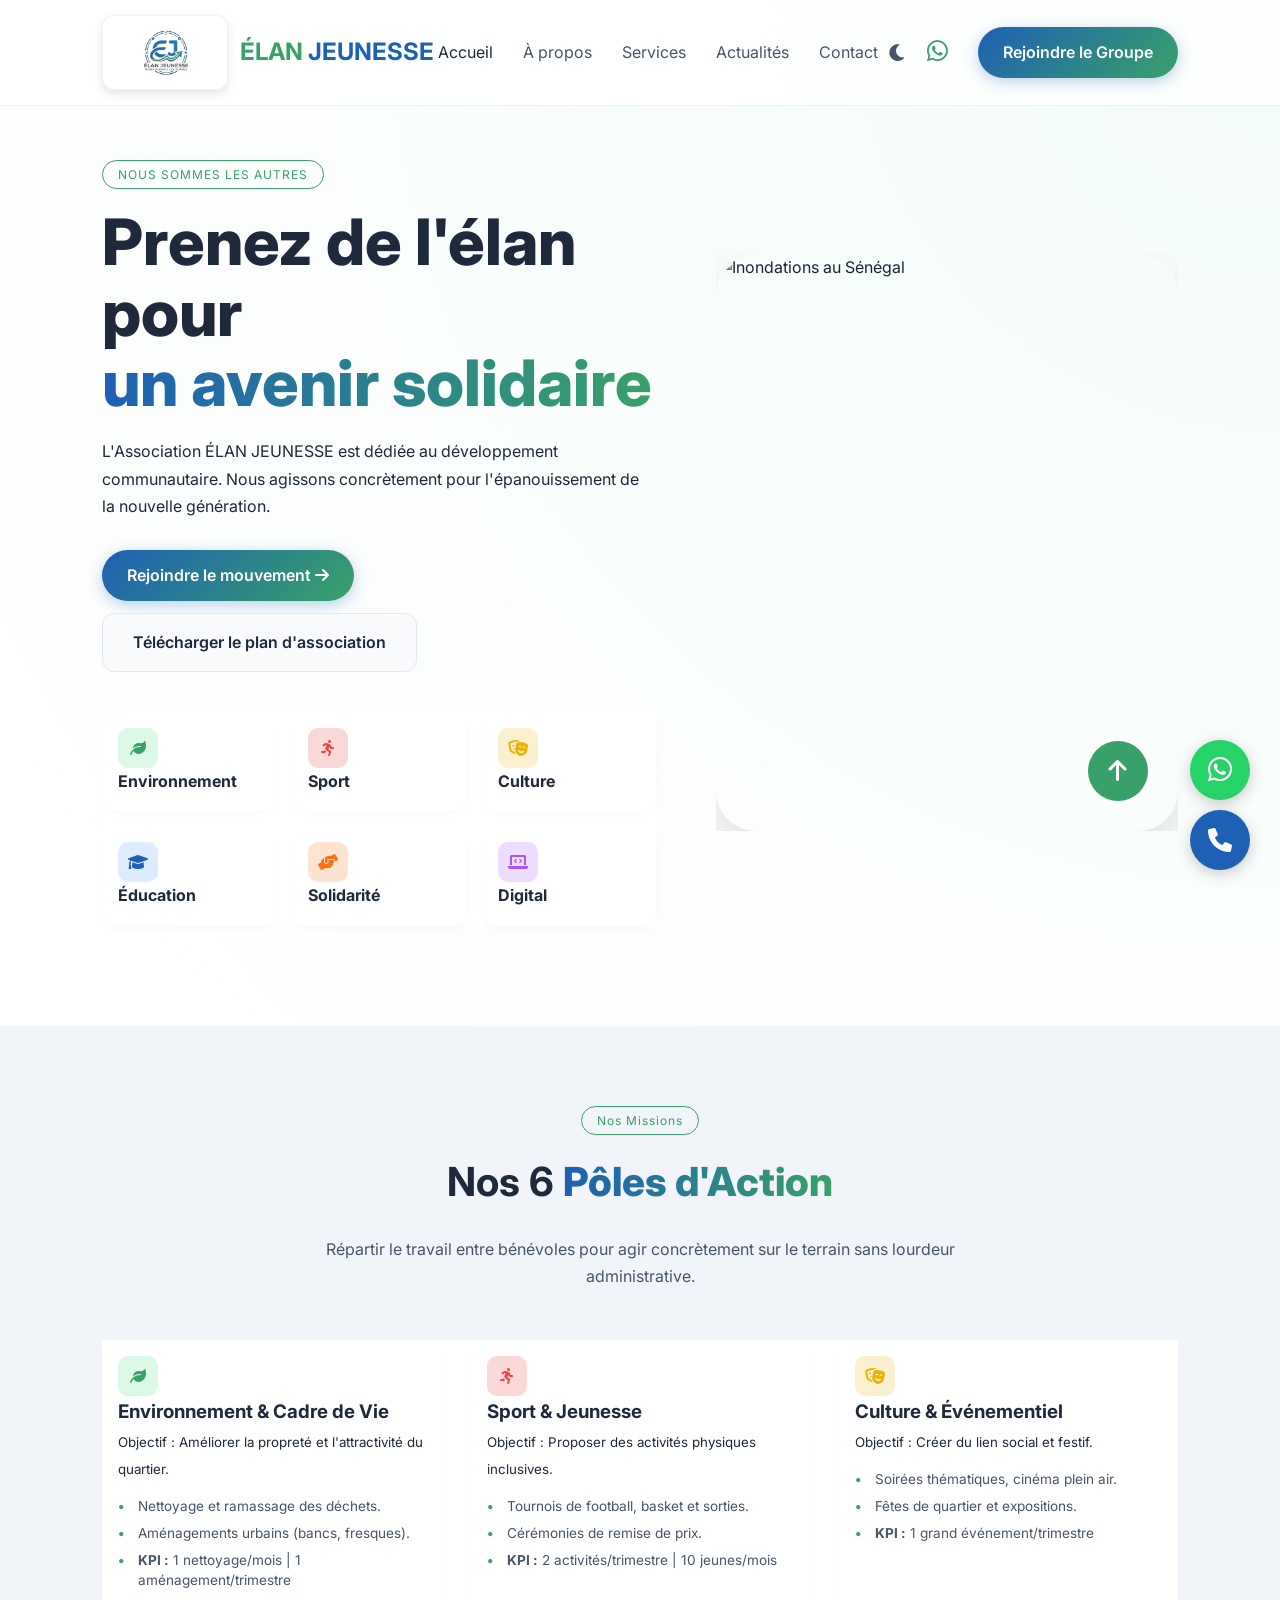
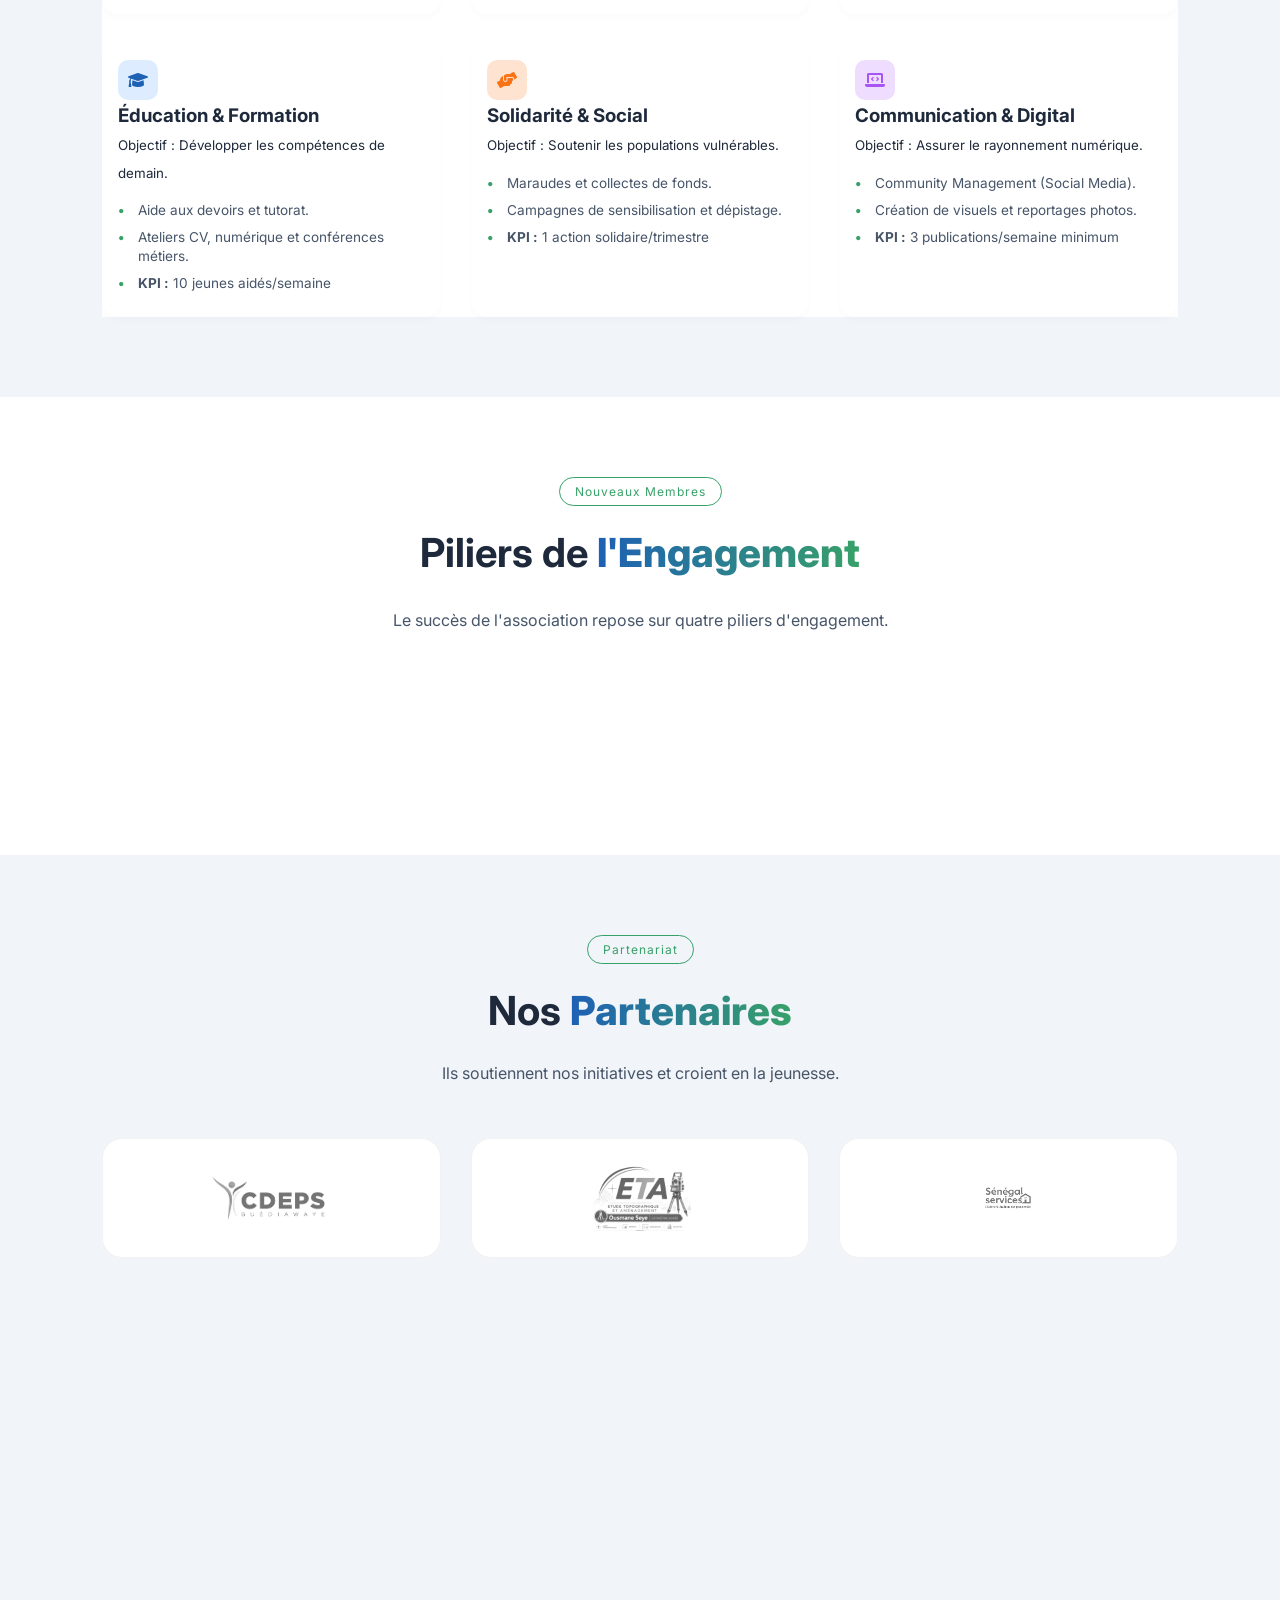
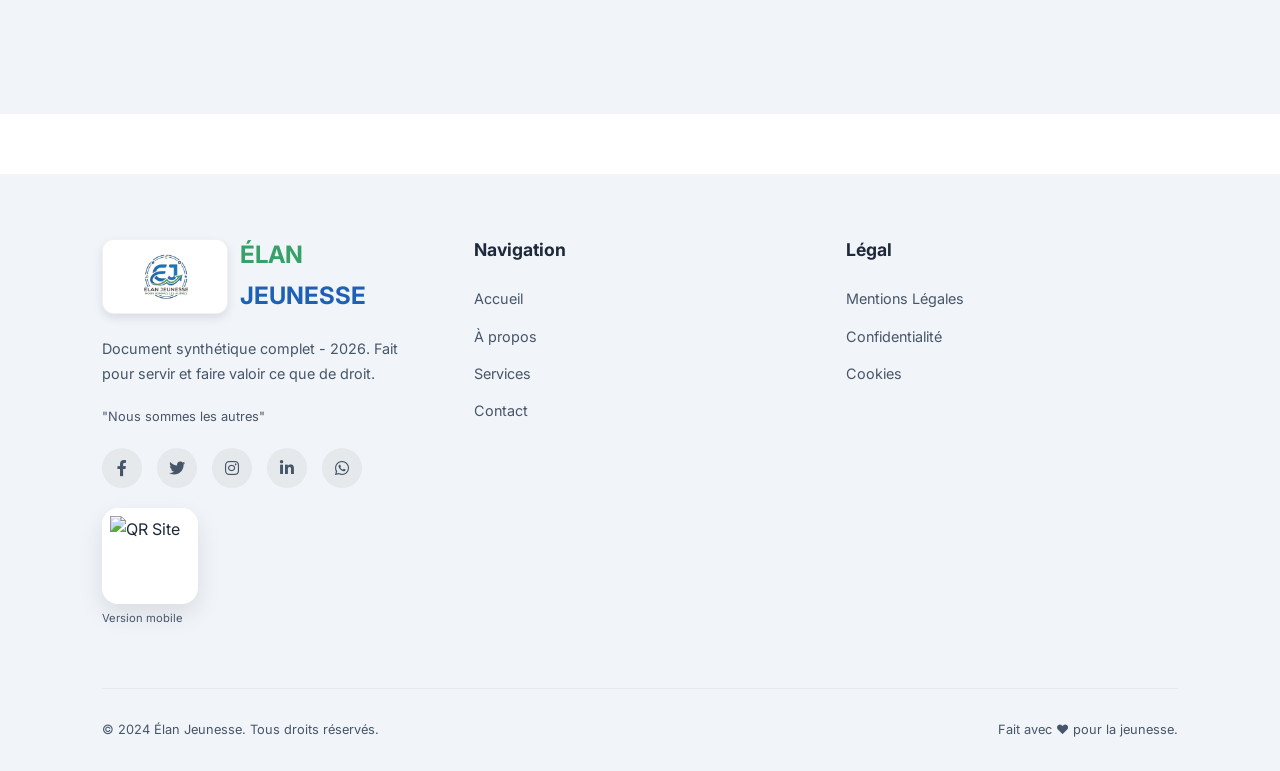
==== index.html @ ba30cdfb "Ajout site vitrine" ====
<!DOCTYPE html>
<html lang="fr">
<head>
    <meta charset="UTF-8">
    <meta name="viewport" content="width=device-width, initial-scale=1.0">
    <title>Humanis - Unis pour un impact durable</title>
    <link rel="icon" type="image/png" href="logo.png">
    <link rel="stylesheet" href="style.css">
    <link rel="stylesheet" href="https://cdnjs.cloudflare.com/ajax/libs/font-awesome/6.0.0/css/all.min.css">
    <script src="https://cdnjs.cloudflare.com/ajax/libs/gsap/3.12.2/gsap.min.js"></script>
</head>
<body>

    <!-- Navbar -->
    <nav class="navbar">
        <div class="logo">
            <img src="logo.png" alt="Logo"> <span>ÉLAN <span class="text-blue">JEUNESSE</span></span>
        </div>
        <ul class="nav-links">
            <li><a href="#" class="active">Accueil</a></li>
            <li><a href="about.html">À propos</a></li>
            <li><a href="#">Services</a></li>
            <li><a href="#">Actualités</a></li>
            <li><a href="contact.html">Contact</a></li>
        </ul>
        <div class="menu-toggle">
            <span></span>
            <span></span>
            <span></span>
        </div>
        <div class="auth-buttons">
            <button id="theme-toggle" class="theme-toggle"><i class="fas fa-moon"></i></button>
             <a href="https://chat.whatsapp.com/D0OXb4MVId1GcXRwm4uuvv" target="_blank" class="whatsapp-nav-icon" style="color: var(--primary-green); font-size: 1.5rem; margin-right: 15px;"><i class="fab fa-whatsapp"></i></a>
            <a href="https://chat.whatsapp.com/D0OXb4MVId1GcXRwm4uuvv" target="_blank" class="btn-signup">Rejoindre le Groupe</a>
        </div>
    </nav>

    <!-- Hero Section -->
    <header class="hero">
        <div class="hero-content">
            <span class="badge">NOUS SOMMES LES AUTRES</span>
            <h1>Prenez de l'élan pour <br> <span class="gradient-text">un avenir solidaire</span></h1>
            <p>L'Association ÉLAN JEUNESSE est dédiée au développement communautaire. Nous agissons concrètement pour l'épanouissement de la nouvelle génération.</p>
            
            <div class="hero-btns">
                <a href="https://chat.whatsapp.com/D0OXb4MVId1GcXRwm4uuvv" target="_blank" class="btn-primary">Rejoindre le mouvement <i class="fas fa-arrow-right"></i></a>
                <a href="PLAN STRATEGIQUE DE L’ASSOCIATION  ELAN JEUNESSE (1).pdf" download class="btn-secondary">Télécharger le plan d'association</a>
            </div>

            <!-- Sidebar Section (Domaines d'action) -->
            <div class="domains-sidebar">
                <div class="domain-card">
                    <div class="icon green"><i class="fas fa-leaf"></i></div>
                    <div><h4>Environnement</h4></div>
                </div>
                <div class="domain-card">
                    <div class="icon red"><i class="fas fa-running"></i></div>
                    <div><h4>Sport</h4></div>
                </div>
                <div class="domain-card">
                    <div class="icon yellow"><i class="fas fa-theater-masks"></i></div>
                    <div><h4>Culture</h4></div>
                </div>
                <div class="domain-card">
                    <div class="icon blue"><i class="fas fa-graduation-cap"></i></div>
                    <div><h4>Éducation</h4></div>
                </div>
                <div class="domain-card">
                    <div class="icon orange"><i class="fas fa-hands-helping"></i></div>
                    <div><h4>Solidarité</h4></div>
                </div>
                <div class="domain-card">
                    <div class="icon purple"><i class="fas fa-laptop-code"></i></div>
                    <div><h4>Digital</h4></div>
                </div>
            </div>
        </div>

        <div class="hero-image">
            <div class="image-container">
                <div class="slider-wrapper">
                    <img src="img/inondation.jpg" alt="Inondations au Sénégal">
                    <img src="https://previews.123rf.com/images/siempreverde22/siempreverde221807/siempreverde22180743627/112635032-lome-togo-jan-9-2017-unidentified-togolese-woman-in-colored-dress-carries-a-baby-on-her-back-at.jpg" alt="Mère et enfant au Togo">
                    <img src="https://thumbs.dreamstime.com/b/jeu-d-enfants-pauvre-africain-sur-la-rue-100477933.jpg?w=992" alt="Enfants en Afrique">
                    <img src="https://img.lemde.fr/2019/12/26/301/0/3600/1800/1440/720/60/0/3e0ac93_4k87KK3w8yEnQAWomlJtru1m.jpg" alt="Défis climatiques">
                    <img src="https://img.lemde.fr/2021/02/10/0/0/6240/4160/664/0/75/0/9f1a4f7_736967777-img-8732.JPG" alt="Scènes de vie">
                    <img src="https://img.freepik.com/photos-gratuite/medecin-origine-africaine-aidant-patient-malade-clinique-hopital-medecin-utilisant-equipements-medicaux-technologies-pour-soins-traitement-jeunes-femmes-personne-noire-au-lit_482257-16526.jpg" alt="Santé en Afrique">
                    <img src="https://media.licdn.com/dms/image/v2/D4D12AQHwYAtz1F7YmQ/article-cover_image-shrink_720_1280/article-cover_image-shrink_720_1280/0/1701200526880?e=2147483647&v=beta&t=4__X-HFu6OAPFcL3XD-Dpo-bRAJnSwQbxaycG3SxAu4" alt="Éducation et avenir">
                    <img src="https://www.pressafrik.com/photo/art/grande/90248617-63678882.jpg?v=1753987505" alt="Solidarité inondations">
                    <img src="https://www.vivafrik.com/wp-content/uploads/2023/08/Senegal-La-region-de-Matam-organise-des-activites-de-reboisement-organisees-dans-plusieurs-localites-.jpg" alt="Environnement et reboisement">
                    <img src="https://encrypted-tbn0.gstatic.com/images?q=tbn:ANd9GcQo63OC8rWBxDUBRtXjKDOlWVCcHRh1WbECFg&s" alt="Soutien solidaire">
                </div>
                <!-- La flèche verte du logo reproduite en élément flottant -->
                <div class="floating-arrow">
                    <i class="fas fa-arrow-up" style="color: white;"></i>
                </div>
            </div>
        </div>
    </header>

    <!-- Section Nos Pôles d'Action -->
    <section style="padding: 80px 8%; background: var(--section-bg);">
        <div class="section-header">
            <span class="badge">Nos Missions</span>
            <h2>Nos 6 <span class="gradient-text">Pôles d'Action</span></h2>
            <p style="max-width: 700px; margin: 20px auto; color: var(--text-muted);">Répartir le travail entre bénévoles pour agir concrètement sur le terrain sans lourdeur administrative.</p>
        </div>

        <div class="domains-sidebar" style="grid-template-columns: repeat(auto-fit, minmax(300px, 1fr)); gap: 30px;">
            <div class="domain-card reveal">
                <div class="icon green"><i class="fas fa-leaf"></i></div>
                <div>
                    <h3>Environnement & Cadre de Vie</h3>
                    <p><small>Objectif : Améliorer la propreté et l'attractivité du quartier.</small></p>
                    <ul>
                        <li>Nettoyage et ramassage des déchets.</li>
                        <li>Aménagements urbains (bancs, fresques).</li>
                        <li><strong>KPI :</strong> 1 nettoyage/mois | 1 aménagement/trimestre</li>
                    </ul>
                </div>
            </div>
            <div class="domain-card reveal">
                <div class="icon red"><i class="fas fa-running"></i></div>
                <div>
                    <h3>Sport & Jeunesse</h3>
                    <p><small>Objectif : Proposer des activités physiques inclusives.</small></p>
                    <ul>
                        <li>Tournois de football, basket et sorties.</li>
                        <li>Cérémonies de remise de prix.</li>
                        <li><strong>KPI :</strong> 2 activités/trimestre | 10 jeunes/mois</li>
                    </ul>
                </div>
            </div>
            <div class="domain-card reveal">
                <div class="icon yellow"><i class="fas fa-theater-masks"></i></div>
                <div>
                    <h3>Culture & Événementiel</h3>
                    <p><small>Objectif : Créer du lien social et festif.</small></p>
                    <ul>
                        <li>Soirées thématiques, cinéma plein air.</li>
                        <li>Fêtes de quartier et expositions.</li>
                        <li><strong>KPI :</strong> 1 grand événement/trimestre</li>
                    </ul>
                </div>
            </div>
            <div class="domain-card reveal">
                <div class="icon blue"><i class="fas fa-graduation-cap"></i></div>
                <div>
                    <h3>Éducation & Formation</h3>
                    <p><small>Objectif : Développer les compétences de demain.</small></p>
                    <ul>
                        <li>Aide aux devoirs et tutorat.</li>
                        <li>Ateliers CV, numérique et conférences métiers.</li>
                        <li><strong>KPI :</strong> 10 jeunes aidés/semaine</li>
                    </ul>
                </div>
            </div>
            <div class="domain-card reveal">
                <div class="icon orange"><i class="fas fa-hands-helping"></i></div>
                <div>
                    <h3>Solidarité & Social</h3>
                    <p><small>Objectif : Soutenir les populations vulnérables.</small></p>
                    <ul>
                        <li>Maraudes et collectes de fonds.</li>
                        <li>Campagnes de sensibilisation et dépistage.</li>
                        <li><strong>KPI :</strong> 1 action solidaire/trimestre</li>
                    </ul>
                </div>
            </div>
            <div class="domain-card reveal">
                <div class="icon purple"><i class="fas fa-laptop-code"></i></div>
                <div>
                    <h3>Communication & Digital</h3>
                    <p><small>Objectif : Assurer le rayonnement numérique.</small></p>
                    <ul>
                        <li>Community Management (Social Media).</li>
                        <li>Création de visuels et reportages photos.</li>
                        <li><strong>KPI :</strong> 3 publications/semaine minimum</li>
                    </ul>
                </div>
            </div>
        </div>
    </section>

    <!-- Section Engagement -->
    <section style="padding: 80px 8%;">
        <div class="section-header">
            <span class="badge">Nouveaux Membres</span>
            <h2>Piliers de <span class="gradient-text">l'Engagement</span></h2>
            <p style="margin-top: 20px; color: var(--text-muted);">Le succès de l'association repose sur quatre piliers d'engagement.</p>
        </div>
        <div class="pillars-grid">
            <div class="pillar-item reveal">Participation active aux activités</div>
            <div class="pillar-item reveal">Respect strict des statuts</div>
            <div class="pillar-item reveal">Collaboration franche avec le bureau</div>
            <div class="pillar-item reveal">Force de proposition constante</div>
        </div>
    </section>

    <!-- Section Partenaires -->
    <section style="padding: 80px 8%; background: var(--section-bg);">
        <div class="section-header">
            <span class="badge">Partenariat</span>
            <h2>Nos <span class="gradient-text">Partenaires</span></h2>
            <p style="margin-top: 15px; color: var(--text-muted);">Ils soutiennent nos initiatives et croient en la jeunesse.</p>
        </div>
        <div class="partners-grid">
            <a href="#" target="_blank" class="partner-card reveal">
                <img src="cdeps.png" alt="CDEPS">
            </a>
            <a href="#" target="_blank" class="partner-card reveal">
                <img src="eta.png" alt="ETA">
            </a>
            <a href="#" target="_blank" class="partner-card reveal">
                <img src="sn_service.png" alt="SN Service">
            </a>
        </div>

        <!-- Sous-section Devenir Partenaire -->
        <div class="reveal" style="margin-top: 50px; text-align: center; background: var(--card-bg); padding: 40px; border-radius: 24px; border: 1px solid var(--border-color); box-shadow: 0 10px 30px rgba(0,0,0,0.02);">
            <h3 style="font-size: 1.8rem; margin-bottom: 15px;">Devenir <span class="gradient-text">Partenaire</span></h3>
            <p style="max-width: 600px; margin: 0 auto 20px; color: var(--text-muted);">Vous souhaitez accompagner l'Élan Jeunesse dans ses missions sociales et communautaires ? Rejoignez notre réseau de partenaires pour un impact durable.</p>
            <div style="display: flex; justify-content: center; gap: 30px; flex-wrap: wrap; margin-bottom: 25px;">
                <span><i class="fas fa-envelope text-green"></i> <strong>Email :</strong> <a href="mailto:jeunesseelan@gmail.com" style="color: inherit; text-decoration: none;">jeunesseelan@gmail.com</a></span>
                <span><i class="fas fa-phone text-green"></i> <strong>Contact :</strong> +221 76 507 63 72 / +221 692 93 60</span>
            </div>
            <a href="contact.html" class="btn-primary">Nous contacter pour un partenariat</a>
        </div>
    </section>

    <!-- Footer -->
    <footer class="footer">
        <div class="footer-content">
            <div class="footer-section">
                <div class="logo" style="margin-bottom: 20px;">
                    <img src="logo.png" alt="Logo"> <span>ÉLAN <span class="text-blue">JEUNESSE</span></span>
                </div>
                <p>Document synthétique complet - 2026. Fait pour servir et faire valoir ce que de droit.</p>
                <p style="font-size: 0.8rem; margin-top: 10px; color: var(--text-muted);">"Nous sommes les autres"</p>
                <div class="social-links">
                    <a href="#"><i class="fab fa-facebook-f"></i></a>
                    <a href="#"><i class="fab fa-twitter"></i></a>
                    <a href="#"><i class="fab fa-instagram"></i></a>
                    <a href="#"><i class="fab fa-linkedin-in"></i></a>
                    <a href="https://chat.whatsapp.com/D0OXb4MVId1GcXRwm4uuvv" target="_blank"><i class="fab fa-whatsapp"></i></a>
                </div>
                <div class="qr-container" style="text-align: left; margin-top: 20px;">
                    <div class="qr-box" style="padding: 8px;">
                        <img src="https://api.qrserver.com/v1/create-qr-code/?size=100x100&data=https://elanjeunesse.netlify.app" style="width: 80px; height: 80px;" alt="QR Site">
                    </div>
                    <p style="font-size: 0.7rem; margin-top: 5px;">Version mobile</p>
                </div>
            </div>
            <div class="footer-section">
                <h4>Navigation</h4>
                <ul class="footer-links">
                    <li><a href="index.php">Accueil</a></li>
                    <li><a href="about.html">À propos</a></li>
                    <li><a href="#">Services</a></li>
                    <li><a href="contact.html">Contact</a></li>
                </ul>
            </div>
            <div class="footer-section">
                <h4>Légal</h4>
                <ul class="footer-links">
                    <li><a href="#">Mentions Légales</a></li>
                    <li><a href="#">Confidentialité</a></li>
                    <li><a href="#">Cookies</a></li>
                </ul>
            </div>
        </div>
        <div class="footer-bottom">
            <p>&copy; 2024 Élan Jeunesse. Tous droits réservés.</p>
            <p>Fait avec ❤️ pour la jeunesse.</p>
        </div>
    </footer>

    <a href="https://wa.me/221765076372" class="floating-whatsapp" target="_blank" title="Nous contacter sur WhatsApp"><i class="fab fa-whatsapp"></i></a>
    <a href="tel:+221765076372" class="floating-phone" title="Nous appeler"><i class="fas fa-phone"></i></a>

    <script src="script.js"></script>
</body>
</html>
---- style.css ----
@import url('https://fonts.googleapis.com/css2?family=Inter:wght@300;400;600;700&display=swap');

:root {
    --primary-blue: #1E60B4;
    --accent-green: #38A169;
    --bg-color: #ffffff;
    --card-bg: #ffffff;
    --primary-green: var(--accent-green);
    --text-main: #1e293b;
    --text-muted: #475569;
    --accent-blue: var(--primary-blue);
    --section-bg: #f1f5f9;
    --nav-bg: rgba(255, 255, 255, 0.8);
    --border-color: rgba(0, 0, 0, 0.05);
    --secondary-bg: #f8fafc;
    --secondary-border: #e2e8f0;
}

body.dark-mode {
    --bg-color: #0A1118;
    --card-bg: #152232;
    --text-main: #f8fafc;
    --text-muted: #94a3b8;
    --section-bg: #0F1724;
    --nav-bg: rgba(10, 17, 24, 0.8);
    --border-color: rgba(255, 255, 255, 0.1);
    --secondary-bg: rgba(255, 255, 255, 0.05);
    --secondary-border: rgba(255, 255, 255, 0.1);
}

* {
    margin: 0;
    padding: 0;
    box-sizing: border-box;
    font-family: 'Inter', sans-serif;
}

html, body {
    overflow-x: hidden;
    width: 100%;
    position: relative;
}

body {
    background-color: var(--bg-color);
    color: var(--text-main);
    line-height: 1.7;
    transition: background-color 0.4s cubic-bezier(0.4, 0, 0.2, 1), color 0.4s cubic-bezier(0.4, 0, 0.2, 1);
}

/* Texte dégradé comme la flèche du logo */
.gradient-text {
    background: linear-gradient(90deg, var(--primary-blue), var(--accent-green));
    -webkit-background-clip: text;
    -webkit-text-fill-color: transparent;
    font-weight: 800;
}

/* Couleur bleue du logo */
.text-blue { color: var(--primary-blue); }

/* Navbar */
.navbar {
    display: flex;
    justify-content: space-between;
    align-items: center;
    padding: 15px 8%;
    background: var(--nav-bg);
    backdrop-filter: blur(12px);
    border-bottom: 1px solid var(--border-color);
    position: fixed;
    width: 100%;
    left: 0;
    top: 0;
    z-index: 1000;
}

.logo {
    display: flex;
    align-items: center;
    gap: 12px;
    font-weight: bold;
    font-size: 1.5rem;
    color: var(--primary-green);
}

.logo img {
    height: 75px; /* Augmentation de la taille */
    width: auto;  /* Largeur automatique pour respecter le ratio rectangulaire */
    object-fit: contain;
    background: #ffffff; /* Fond blanc constant pour la lisibilité du logo */
    border-radius: 12px; /* Arrondi plus moderne pour un logo rectangulaire */
    padding: 6px;
    border: 1px solid var(--border-color);
    box-shadow: 0 4px 10px rgba(0, 0, 0, 0.1);
    transition: transform 0.3s ease, box-shadow 0.3s ease;
}

.logo:hover img {
    transform: scale(1.05); /* Animation plus subtile pour un grand logo */
    box-shadow: 0 6px 15px rgba(16, 185, 129, 0.3);
}

.btn-signup, .btn-primary {
    background: linear-gradient(135deg, var(--primary-blue), var(--accent-green));
    color: #fff;
    padding: 12px 25px;
    border-radius: 50px;
    text-decoration: none;
    font-weight: 600;
    transition: 0.3s;
    box-shadow: 0 4px 15px rgba(30, 96, 180, 0.3);
    border: none;
}

.btn-signup:hover, .btn-primary:hover {
    transform: translateY(-3px);
    box-shadow: 0 6px 20px rgba(56, 161, 105, 0.4);
}

.nav-links {
    display: flex;
    list-style: none;
    gap: 30px;
}

.nav-links a {
    text-decoration: none;
    color: var(--text-muted);
    transition: 0.3s;
}

.nav-links a.active, .nav-links a:hover {
    color: var(--text-main);
}

.auth-buttons {
    display: flex;
    align-items: center;
    gap: 15px; /* Gère l'espace entre les boutons proprement */
    flex-wrap: nowrap;
}

.theme-toggle {
    background: none;
    border: none;
    color: var(--text-muted);
    font-size: 1.2rem;
    cursor: pointer;
    padding: 5px;
    margin-right: 0; /* On utilise gap maintenant */
    transition: 0.3s;
    display: flex;
    align-items: center;
}

.theme-toggle:hover {
    color: var(--primary-green);
}

/* Bouton téléphone flottant */
.floating-phone {
    position: fixed;
    bottom: 30px;
    right: 30px;
    background: var(--primary-blue);
    width: 60px;
    height: 60px;
    border-radius: 50%;
    display: flex;
    justify-content: center;
    align-items: center;
    font-size: 24px;
    color: white;
    box-shadow: 0 4px 15px rgba(0, 0, 0, 0.2);
    z-index: 1000;
    transition: all 0.3s ease;
    text-decoration: none;
    animation: float-simple 3s ease-in-out infinite;
}

.floating-phone:hover {
    transform: scale(1.1);
    background: var(--accent-green);
    box-shadow: 0 6px 20px rgba(0, 0, 0, 0.3);
}

/* Bouton WhatsApp flottant */
.floating-whatsapp {
    position: fixed;
    bottom: 100px; /* Positionné au-dessus du bouton téléphone */
    right: 30px;
    background: #25D366;
    width: 60px;
    height: 60px;
    border-radius: 50%;
    display: flex;
    justify-content: center;
    align-items: center;
    font-size: 28px;
    color: white;
    box-shadow: 0 4px 15px rgba(0, 0, 0, 0.2);
    z-index: 1000;
    transition: all 0.3s ease;
    text-decoration: none;
    animation: float-simple 3s ease-in-out infinite;
    animation-delay: 0.5s;
}

.floating-whatsapp:hover {
    transform: scale(1.1);
    background: #128C7E;
    box-shadow: 0 6px 20px rgba(0, 0, 0, 0.3);
}

.floating-arrow {
    position: absolute;
    bottom: 30px;
    right: 30px;
    background: var(--accent-green);
    width: 60px;
    height: 60px;
    border-radius: 50%;
    display: flex;
    justify-content: center;
    align-items: center;
    font-size: 24px;
    animation: float 3s ease-in-out infinite;
    z-index: 10;
}

@keyframes float-simple {
    0%, 100% { transform: translateY(0); }
    50% { transform: translateY(-10px); }
}

@keyframes float {
    0%, 100% { transform: translateY(0) rotate(45deg); }
    50% { transform: translateY(-20px) rotate(45deg); }
}

/* Hero Section */
.hero {
    display: grid;
    grid-template-columns: 1.2fr 1fr;
    gap: 60px;
    padding: 160px 8% 100px;
    align-items: center;
    width: 100%;
    background: radial-gradient(circle at top right, rgba(16, 185, 129, 0.05), transparent);
}

.hero-image {
    width: 100%;
    min-width: 0;
    overflow: hidden;
}

.badge {
    border: 1px solid var(--accent-green);
    color: var(--accent-green);
    padding: 6px 15px;
    border-radius: 20px;
    font-size: 0.75rem;
    letter-spacing: 1px;
}

h1 {
    font-size: clamp(2.5rem, 8vw, 4rem);
    font-weight: 800;
    margin: 20px 0;
    line-height: 1.1;
    color: var(--text-main); /* Correction de la visibilité du titre */
}

.text-green { color: var(--primary-green); }

.hero-btns {
    display: flex;
    gap: 12px;
    margin: 30px 0;
    flex-wrap: wrap;
}

.btn-secondary {
    background: var(--secondary-bg);
    border: 1px solid var(--secondary-border);
    color: var(--text-main);
    padding: 15px 30px;
    border-radius: 12px;
    text-decoration: none;
    font-weight: 600;
    transition: 0.3s;
}

/* Images & Video */
.hero-image .image-container { /* Cible le conteneur de la vidéo */
    position: relative;
    width: 100%;
    aspect-ratio: 4/5;
    overflow: hidden;
    border-radius: 40px;
    box-shadow: 0 30px 60px rgba(0,0,0,0.12);
    display: block;
}

/* List styles within cards */
.domain-card ul {
    list-style: none;
    padding-left: 0;
    margin-top: 15px;
}

.domain-card ul li {
    margin-bottom: 8px;
    color: var(--text-muted);
    font-size: 0.85rem;
    position: relative;
    padding-left: 20px;
    line-height: 1.4;
}

.domain-card ul li::before {
    content: '•';
    color: var(--primary-green);
    position: absolute;
    left: 0;
    font-weight: bold;
}

.slider-wrapper {
    position: absolute;
    top: 0;
    left: 0;
    display: flex;
    width: 1000%; /* 10 images = 1000% */
    height: 100%;
    animation: slideImages 50s infinite cubic-bezier(0.4, 0, 0.2, 1);
}

.slider-wrapper img {
    width: 10%; /* 1/10 de la largeur totale */
    height: 100%;
    object-fit: cover;
    filter: brightness(0.9);
}

@keyframes slideImages {
    0%, 8% { transform: translateX(0); }
    10%, 18% { transform: translateX(-10%); }
    20%, 28% { transform: translateX(-20%); }
    30%, 38% { transform: translateX(-30%); }
    40%, 48% { transform: translateX(-40%); }
    50%, 58% { transform: translateX(-50%); }
    60%, 68% { transform: translateX(-60%); }
    70%, 78% { transform: translateX(-70%); }
    80%, 88% { transform: translateX(-80%); }
    90%, 98% { transform: translateX(-90%); }
    100% { transform: translateX(0); }
}

.play-video { /* Cet élément est retiré du HTML, ces styles ne sont donc plus strictement nécessaires */
    display: none; /* Cache l'overlay du bouton de lecture car la vidéo est maintenant directement intégrée */
}

/* Sidebar Domains */
.domains-sidebar {
    background: var(--bg-color);
    padding: 0;
    box-shadow: none;
    border: none;
    margin-top: 40px;
    display: grid;
    grid-template-columns: repeat(auto-fit, minmax(130px, 1fr));
    gap: 15px;
    transition: background 0.3s ease;
}

body.dark-mode .logo img {
    background: #ffffff;
    border-color: rgba(255, 255, 255, 0.1);
    box-shadow: 0 0 15px rgba(16, 185, 129, 0.4); /* Lueur verte en mode sombre */
}

.domain-card {
    background: var(--card-bg);
    padding: 15px;
    border-radius: 16px;
    margin-top: 0;
    border: 1px solid var(--border-color);
    box-shadow: 0 4px 6px rgba(0,0,0,0.02);
}

.icon {
    width: 40px;
    height: 40px;
    border-radius: 10px;
    display: flex;
    align-items: center;
    justify-content: center;
}

.icon.green { background: rgba(74, 222, 128, 0.2); color: var(--primary-green); }
.icon.blue { background: rgba(88, 166, 255, 0.2); color: var(--accent-blue); }
.icon.orange { background: rgba(249, 115, 22, 0.2); color: #f97316; }
.icon.purple { background: rgba(168, 85, 247, 0.2); color: #a855f7; }
.icon.red { background: rgba(239, 68, 68, 0.2); color: #ef4444; }
.icon.yellow { background: rgba(234, 179, 8, 0.2); color: #eab308; }


/* État initial caché pour l'animation de scroll */
.reveal {
    opacity: 0;
    transform: translateY(30px);
    transition: all 0.8s cubic-bezier(0.2, 0.8, 0.2, 1); /* Courbe fluide */
}

/* État visible déclenché par le JS */
.reveal.visible {
    opacity: 1;
    transform: translateY(0);
}

/* Effet de transition sur les cartes pour l'inclinaison */
.domain-card {
    transition: transform 0.1s ease-out, background 0.3s ease;
    cursor: pointer;
    border: 1px solid transparent;
}

.domain-card:hover {
    border-color: var(--primary-green);
    transform: translateY(-5px);
    box-shadow: 0 12px 24px rgba(0,0,0,0.05);
}

/* Style spécifique pour le chiffre qui s'anime */
.impact-number {
    font-size: 3rem;
    font-weight: bold;
    color: var(--primary-green);
}

/* New Members Pillars */
.pillars-grid {
    display: grid;
    grid-template-columns: repeat(auto-fit, minmax(200px, 1fr));
    gap: 20px;
    margin-top: 30px;
}

.pillar-item {
    background: var(--secondary-bg);
    padding: 20px;
    border-radius: 15px;
    border: 1px solid var(--secondary-border);
    text-align: center;
    font-weight: 600;
    font-size: 0.9rem;
    color: var(--text-main);
}

.btn-primary:active {
    transform: scale(0.95);
    transition: 0.1s;
}

.btn-secondary:active {
    transform: scale(0.95);
    transition: 0.1s;
}

/* Styles additionnels pour les nouvelles pages */
.contact-form {
    background: var(--card-bg);
    padding: 30px;
    border-radius: 20px;
    display: flex;
    flex-direction: column;
    gap: 20px;
    border: 1px solid rgba(255, 255, 255, 0.05);
}

.form-group {
    display: flex;
    flex-direction: column;
    gap: 8px;
}

.form-group label {
    color: var(--text-muted);
    font-size: 0.9rem;
}

.form-group input, .form-group textarea {
    background: var(--card-bg);
    border: 1px solid var(--border-color);
    padding: 12px 15px;
    border-radius: 10px;
    color: var(--text-main);
    outline: none;
    transition: 0.3s;
}

.form-group input:focus, .form-group textarea:focus {
    border-color: var(--primary-green);
    box-shadow: 0 0 0 3px rgba(16, 185, 129, 0.1);
}

/* Footer Styles */
.footer {
    background: var(--section-bg);
    padding: 60px 8% 30px;
    margin-top: 60px;
    border-top: 1px solid rgba(255, 255, 255, 0.05);
}

/* Partenaires Section */
.partners-grid {
    display: grid;
    grid-template-columns: repeat(auto-fit, minmax(200px, 1fr));
    gap: 30px;
    margin-top: 40px;
    align-items: center;
}

.partner-card {
    background: #ffffff;
    padding: 25px;
    border-radius: 20px;
    display: flex;
    justify-content: center;
    align-items: center;
    height: 120px;
    border: 1px solid var(--border-color);
    transition: 0.3s;
}

.partner-card:hover {
    transform: translateY(-5px);
    box-shadow: 0 15px 30px rgba(0,0,0,0.1);
}

.partner-card img {
    max-width: 100%;
    max-height: 100%;
    object-fit: contain;
    filter: grayscale(100%);
    opacity: 0.7;
    transition: 0.3s;
}

.partner-card:hover img {
    filter: grayscale(0%);
    opacity: 1;
}

/* Style pour le QR Code */
.qr-container {
    margin-top: 30px;
    text-align: center;
}

.qr-box {
    background: #ffffff;
    padding: 12px;
    border-radius: 16px;
    display: inline-block;
    box-shadow: 0 10px 25px rgba(0,0,0,0.1);
    transition: transform 0.3s ease;
}

.qr-box:hover {
    transform: scale(1.05);
}

.qr-box img {
    display: block;
    width: 140px;
    height: 140px;
}

/* News Filters */
.news-filters {
    display: flex;
    justify-content: center;
    gap: 15px;
    margin-bottom: 40px;
    flex-wrap: wrap;
}

.filter-btn {
    padding: 10px 22px;
    border-radius: 30px;
    border: 1px solid var(--border-color);
    background: var(--card-bg);
    color: var(--text-main);
    cursor: pointer;
    font-weight: 600;
    transition: all 0.3s ease;
}

.filter-btn.active, .filter-btn:hover {
    background: var(--primary-green);
    color: white;
    border-color: var(--primary-green);
    box-shadow: 0 4px 12px rgba(16, 185, 129, 0.2);
}

/* Blog / News Grid Styles */
.news-grid {
    display: grid;
    grid-template-columns: repeat(auto-fit, minmax(min(100%, 300px), 1fr));
    gap: 30px;
    margin-top: 50px;
}

.news-card {
    background: var(--card-bg);
    border-radius: 24px;
    overflow: hidden;
    border: 1px solid var(--border-color);
    transition: transform 0.3s ease, box-shadow 0.3s ease;
    display: flex;
    flex-direction: column;
    min-width: 0; /* Empêche le débordement des éléments flex */
}

.news-card:hover {
    transform: translateY(-10px);
    box-shadow: 0 20px 40px rgba(0,0,0,0.05);
}

.news-image {
    width: 100%;
    height: 200px;
    overflow: hidden;
}

.news-image img {
    width: 100%;
    height: 100%;
    object-fit: cover;
    transition: transform 0.5s ease;
}

.news-card:hover .news-image img {
    transform: scale(1.1);
}

.news-body {
    padding: 25px;
    flex-grow: 1;
}

.news-meta {
    font-size: 0.85rem;
    color: var(--text-muted);
    margin-bottom: 10px;
    display: flex;
    justify-content: space-between;
}

.news-title {
    font-size: 1.25rem;
    font-weight: 700;
    margin-bottom: 12px;
    color: var(--text-main);
    line-height: 1.4;
    word-wrap: break-word;
    overflow-wrap: break-word;
}

.footer-content {
    display: grid;
    grid-template-columns: repeat(auto-fit, minmax(200px, 1fr));
    gap: 40px;
    margin-bottom: 40px;
}

.footer-section h4 {
    color: var(--text-main);
    margin-bottom: 20px;
    font-size: 1.1rem;
}

.footer-section p {
    color: var(--text-muted);
    font-size: 0.9rem;
    margin-bottom: 20px;
}

.footer-links {
    list-style: none;
}

.footer-links li {
    margin-bottom: 10px;
}

.footer-links a {
    color: var(--text-muted);
    text-decoration: none;
    transition: 0.3s;
    font-size: 0.9rem;
}

.footer-links a:hover {
    color: var(--primary-green);
}

.social-links {
    display: flex;
    gap: 15px;
}

.social-links a {
    width: 40px;
    height: 40px;
    border-radius: 50%;
    background: rgba(0, 0, 0, 0.05);
    display: flex;
    align-items: center;
    justify-content: center;
    color: var(--text-muted);
    text-decoration: none;
    transition: 0.3s;
}

.social-links a:hover {
    background: var(--accent-blue);
    color: white;
    transform: translateY(-3px);
}

/* Testimonials Section */
.testimonials {
    padding: 80px 8%;
    background-color: var(--bg-color);
}

.section-header {
    text-align: center;
    margin-bottom: 50px;
}

.section-header h2 {
    font-size: 2.5rem;
    margin-top: 15px;
}

.testimonials-grid {
    display: grid;
    grid-template-columns: repeat(auto-fit, minmax(min(100%, 300px), 1fr));
    gap: 30px;
}

.testimonial-card {
    background: var(--card-bg);
    padding: 35px;
    border-radius: 20px;
    position: relative;
    border-top: 5px solid transparent;
    box-shadow: 0 10px 30px rgba(0,0,0,0.03);
    transition: transform 0.3s ease;
}

.testimonial-card:hover {
    transform: translateY(-10px);
}

.testimonial-card.green { border-top-color: var(--primary-green); }
.testimonial-card.blue { border-top-color: var(--accent-blue); }

.quote-icon {
    font-size: 1.5rem;
    color: var(--text-muted);
    opacity: 0.3;
    margin-bottom: 20px;
}

.testimonial-card p {
    color: var(--text-main);
    font-style: italic;
    margin-bottom: 25px;
    line-height: 1.8;
}

.testimonial-user {
    display: flex;
    align-items: center;
    gap: 15px;
}

.testimonial-user img {
    width: 50px;
    height: 50px;
    border-radius: 50%;
    object-fit: cover;
}

.testimonial-user div { display: flex; flex-direction: column; }
.testimonial-user strong { color: var(--text-main); }
.testimonial-user span { color: var(--text-muted); font-size: 0.85rem; }

.footer-bottom {
    padding-top: 30px;
    border-top: 1px solid var(--border-color);
    display: flex;
    justify-content: space-between;
    align-items: center;
    color: var(--text-muted);
    font-size: 0.8rem;
    flex-wrap: wrap;
    gap: 10px;
}

/* Responsive Menu Burger */
.menu-toggle {
    display: none;
    flex-direction: column;
    gap: 6px;
    cursor: pointer;
    z-index: 1001;
}

.menu-toggle span {
    width: 30px;
    height: 2px;
    background-color: var(--text-main);
    transition: 0.3s;
}

@media (max-width: 768px) {
    .navbar {
        padding: 10px 15px;
        gap: 10px;
    }

    .logo img {
        height: 45px; /* Taille optimisée pour mobile */
    }

    .logo span {
        font-size: 1.1rem;
    }

    .menu-toggle {
        display: flex;
    }

    .auth-buttons {
        gap: 10px;
    }

    .news-filters {
        gap: 8px;
        justify-content: flex-start; /* Plus facile à défiler sur mobile */
        padding-bottom: 10px;
    }

    .theme-toggle, .whatsapp-nav-icon {
        font-size: 1.1rem;
        margin: 0;
    }

    .btn-signup {
        display: none !important; 
    }

    .nav-links {
        position: fixed;
        top: 0;
        right: -100%;
        width: 100%;
        height: 100vh;
        background: var(--nav-bg);
        backdrop-filter: blur(40px) saturate(180%);
        -webkit-backdrop-filter: blur(40px) saturate(180%);
        border-left: 1px solid var(--border-color);
        box-shadow: -10px 0 30px rgba(0, 0, 0, 0.1);
        flex-direction: column;
        justify-content: center;
        align-items: center;
        gap: 30px;
        transition: 0.4s cubic-bezier(0.4, 0, 0.2, 1);
    }

    .nav-links.active {
        right: 0;
    }

    .hero {
        grid-template-columns: 1fr;
        padding: 100px 20px 40px;
        gap: 30px;
        text-align: center;
        width: 100%;
    }

    .hero-btns {
        justify-content: center;
        gap: 10px;
    }

    .hero-image {
        order: -1; /* Met le slider en haut sur mobile */
    }

    .hero-image .image-container {
        aspect-ratio: 16/10;
        border-radius: 24px;
        width: 100%;
    }

    .domains-sidebar {
        grid-template-columns: repeat(2, 1fr);
        gap: 12px;
        margin-top: 30px;
    }

    .domain-card {
        padding: 10px;
    }

    .domain-card h4 {
        font-size: 0.8rem;
    }

    .news-grid, .testimonials-grid {
        grid-template-columns: 1fr;
        padding: 0;
    }

    .footer-content {
        grid-template-columns: 1fr;
        text-align: center;
    }

    .menu-toggle.open span:nth-child(1) {
        transform: rotate(45deg) translate(6px, 6px);
    }
    .menu-toggle.open span:nth-child(2) {
        opacity: 0;
    }
    .menu-toggle.open span:nth-child(3) {
        transform: rotate(-45deg) translate(5px, -6px);
    }

    .floating-phone {
        bottom: 20px;
        right: 20px;
        width: 50px;
        height: 50px;
        font-size: 20px;
    }

    .floating-whatsapp {
        bottom: 80px;
        right: 20px;
        width: 50px;
        height: 50px;
        font-size: 24px;
    }
}
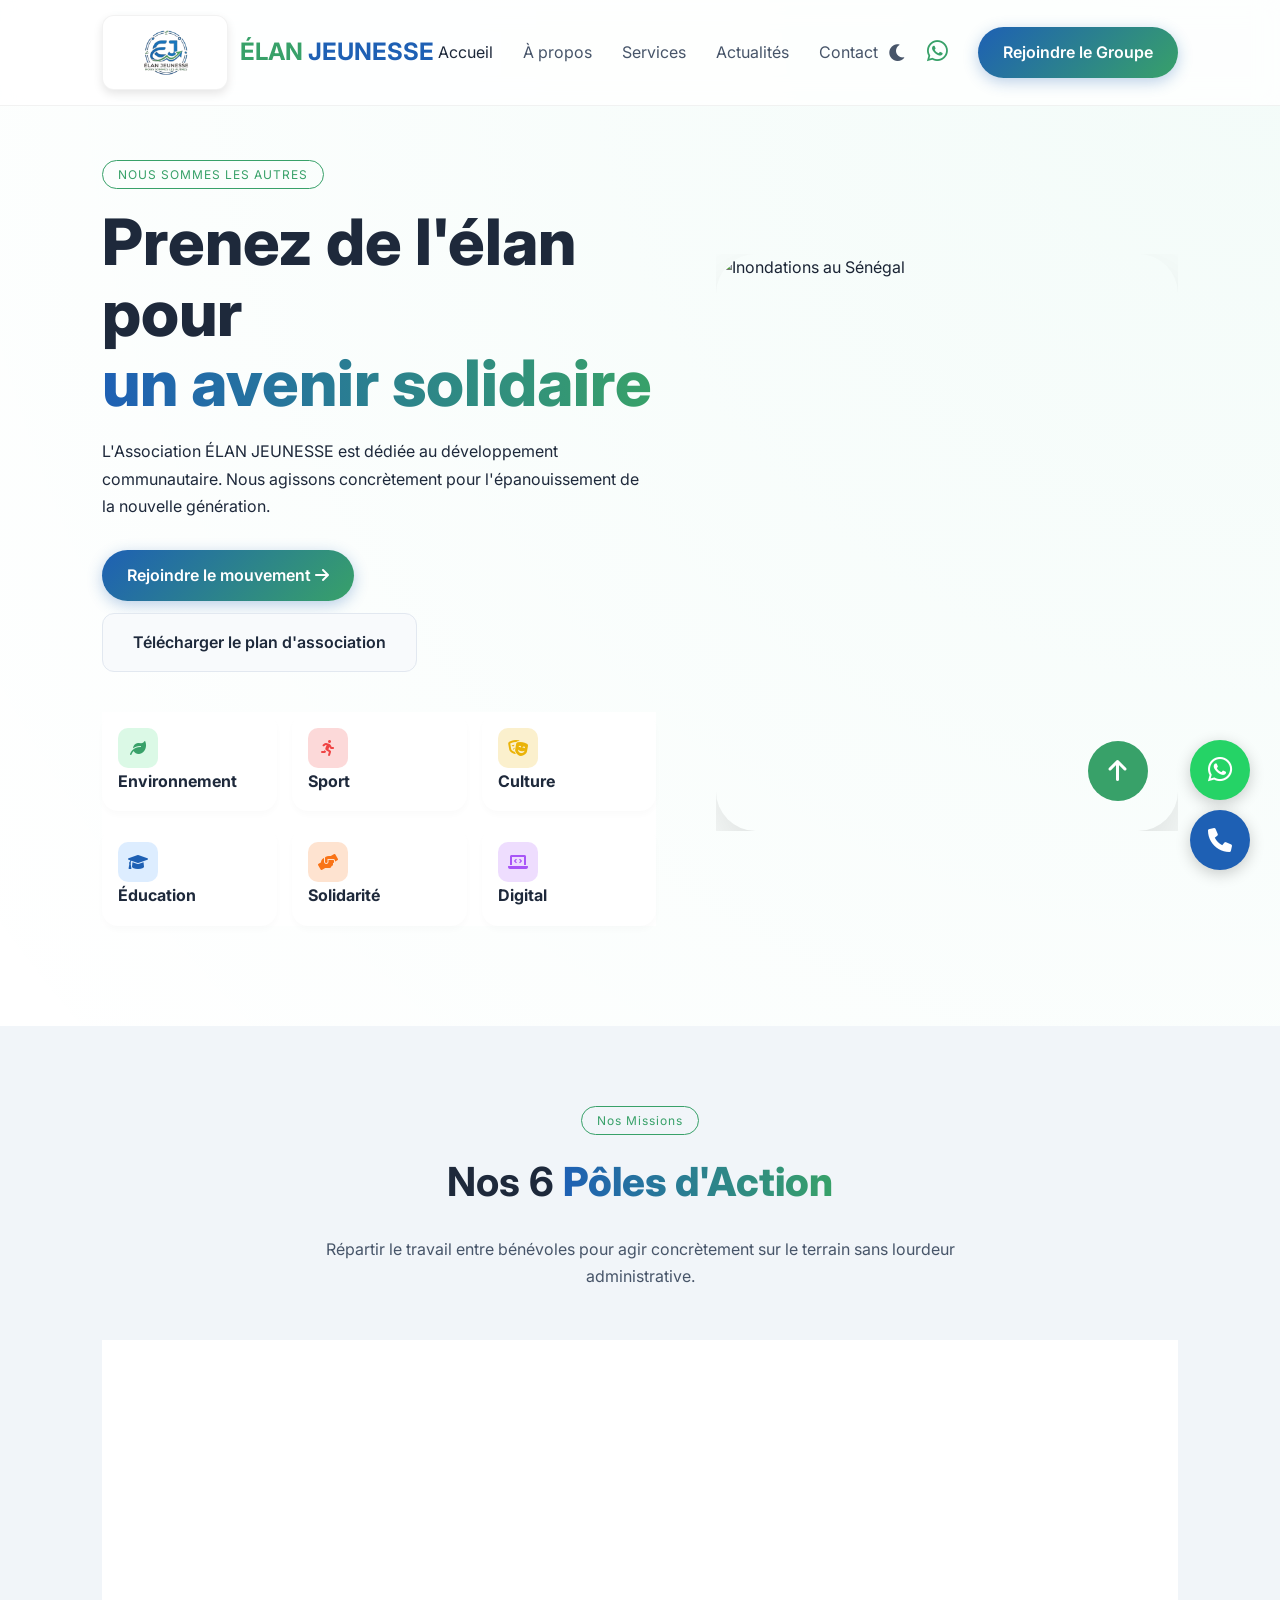
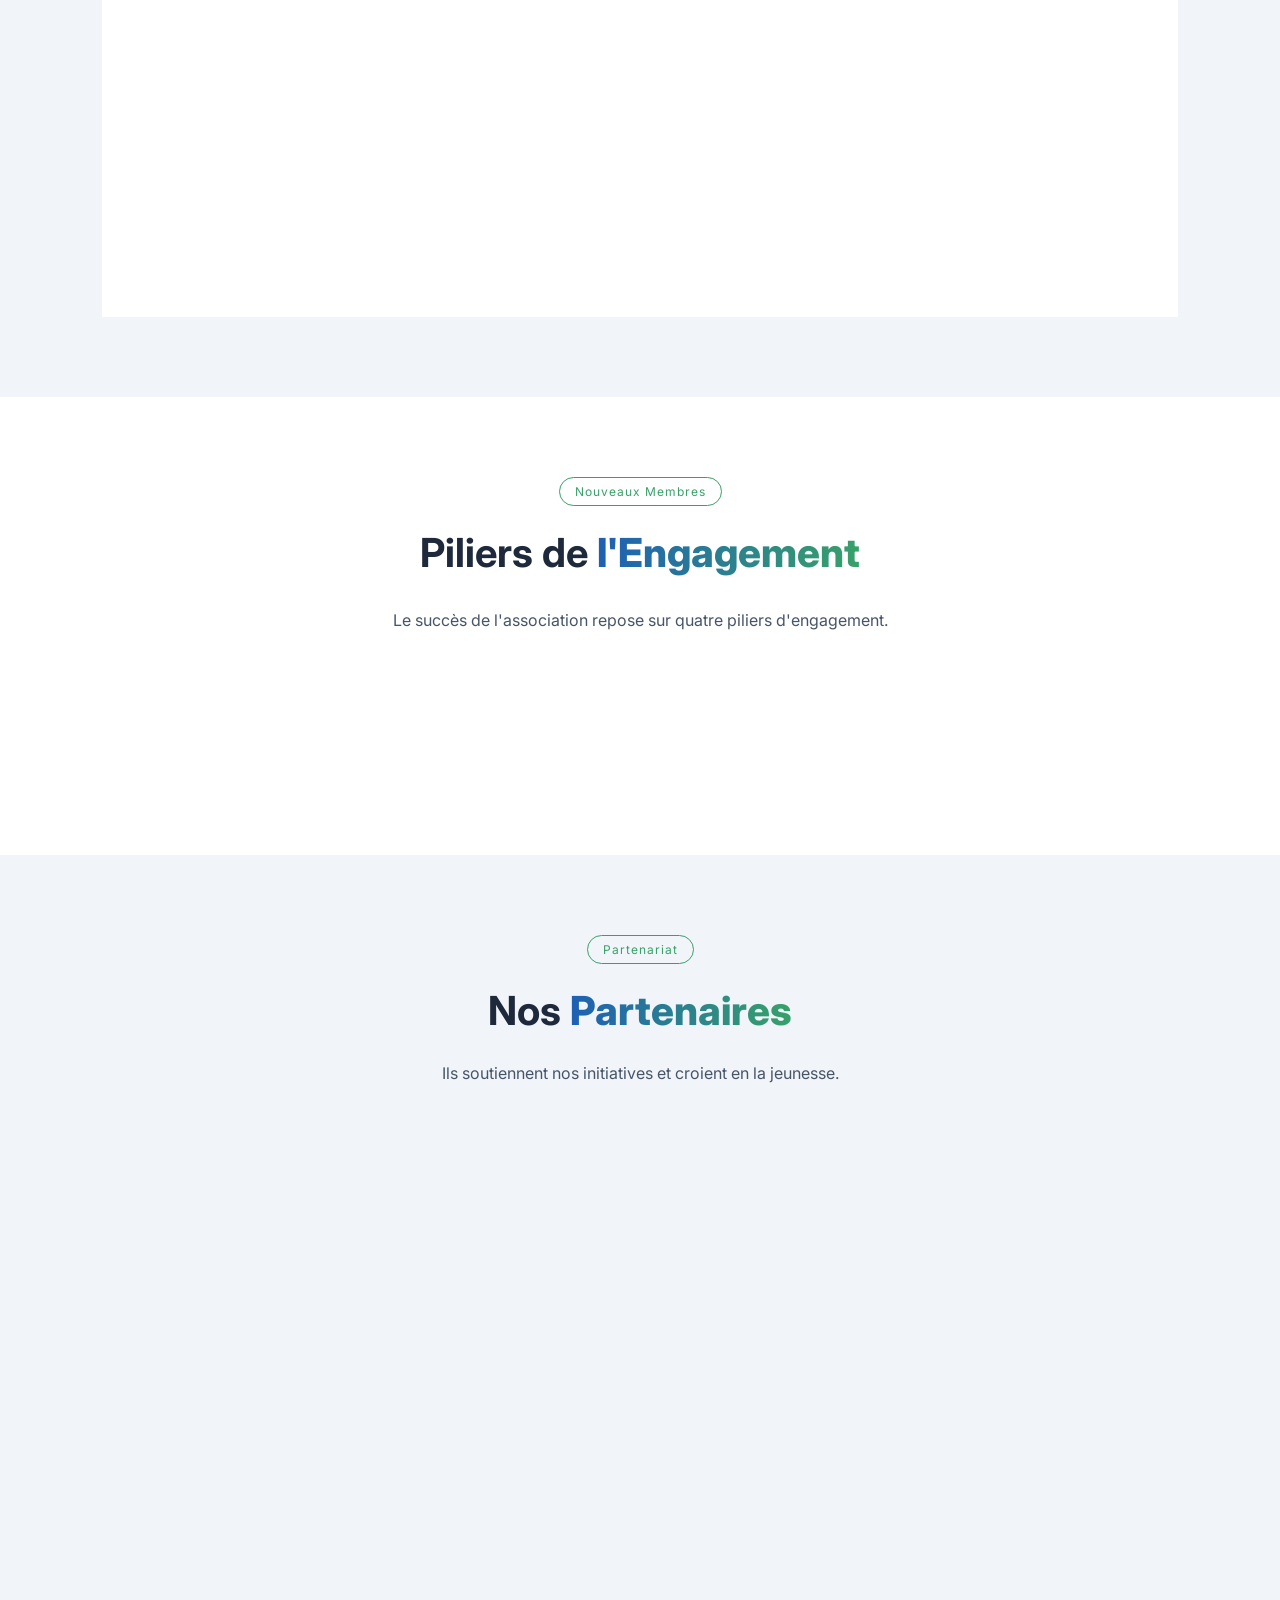
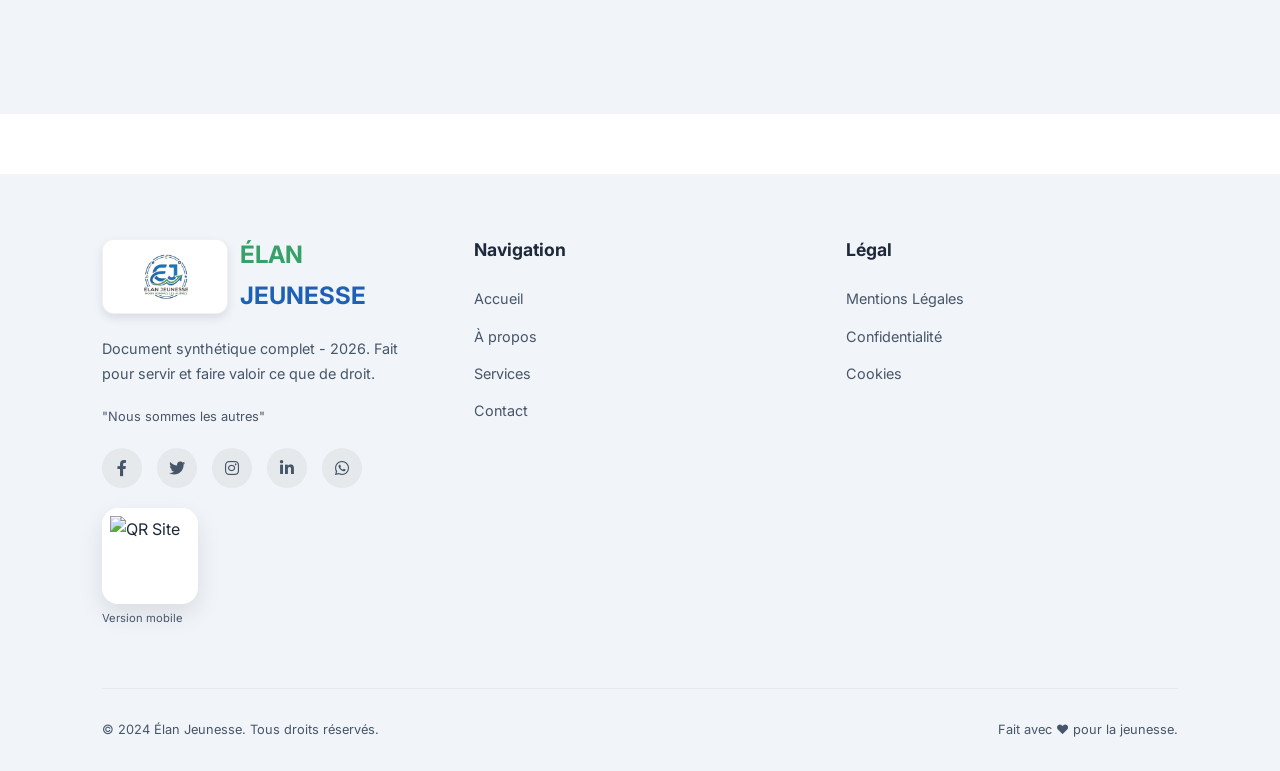
==== commit f8ebdd29: "mise à jour du site" ====
--- a/index.html
+++ b/index.html
@@ -3,7 +3,9 @@
 <head>
     <meta charset="UTF-8">
     <meta name="viewport" content="width=device-width, initial-scale=1.0">
-    <title>Humanis - Unis pour un impact durable</title>
+    <title>Élan Jeunesse - Unis pour un impact durablÉ</title>
+    <link relan Jeunesse - Unis pour un impact durablÉ</title>
+    <link relan Jeunesse - Unis pour un impact durable</title>
     <link rel="icon" type="image/png" href="logo.png">
     <link rel="stylesheet" href="style.css">
     <link rel="stylesheet" href="https://cdnjs.cloudflare.com/ajax/libs/font-awesome/6.0.0/css/all.min.css">
@@ -79,7 +81,7 @@
         <div class="hero-image">
             <div class="image-container">
                 <div class="slider-wrapper">
-                    <img src="img/inondation.jpg" alt="Inondations au Sénégal">
+                    <img src="https://s.rfi.fr/media/display/fdadd116-0394-11ec-be71-005056bf30b7/w:1280/p:4x3/000_9LE86N.jpg" alt="Inondations au Sénégal">
                     <img src="https://previews.123rf.com/images/siempreverde22/siempreverde221807/siempreverde22180743627/112635032-lome-togo-jan-9-2017-unidentified-togolese-woman-in-colored-dress-carries-a-baby-on-her-back-at.jpg" alt="Mère et enfant au Togo">
                     <img src="https://thumbs.dreamstime.com/b/jeu-d-enfants-pauvre-africain-sur-la-rue-100477933.jpg?w=992" alt="Enfants en Afrique">
                     <img src="https://img.lemde.fr/2019/12/26/301/0/3600/1800/1440/720/60/0/3e0ac93_4k87KK3w8yEnQAWomlJtru1m.jpg" alt="Défis climatiques">
@@ -277,7 +279,3 @@
 
     <a href="https://wa.me/221765076372" class="floating-whatsapp" target="_blank" title="Nous contacter sur WhatsApp"><i class="fab fa-whatsapp"></i></a>
     <a href="tel:+221765076372" class="floating-phone" title="Nous appeler"><i class="fas fa-phone"></i></a>
-
-    <script src="script.js"></script>
-</body>
-</html>
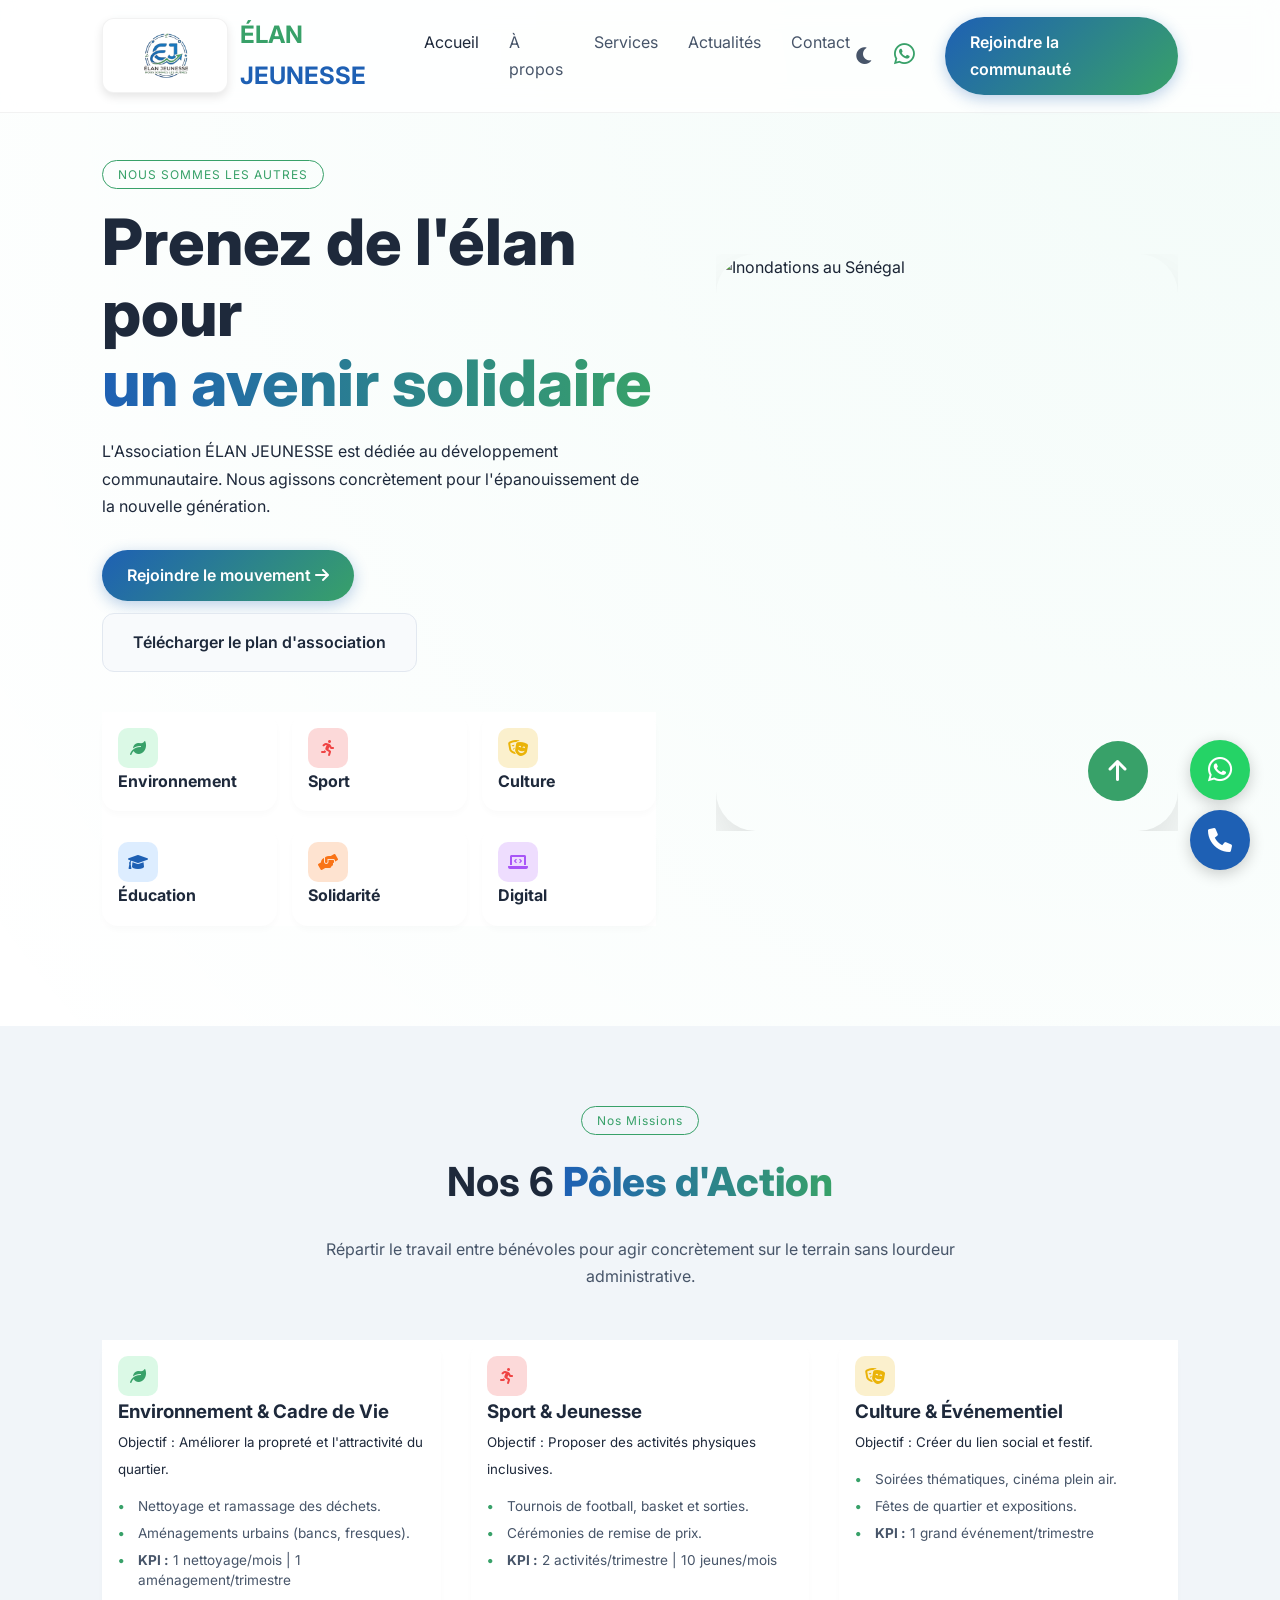
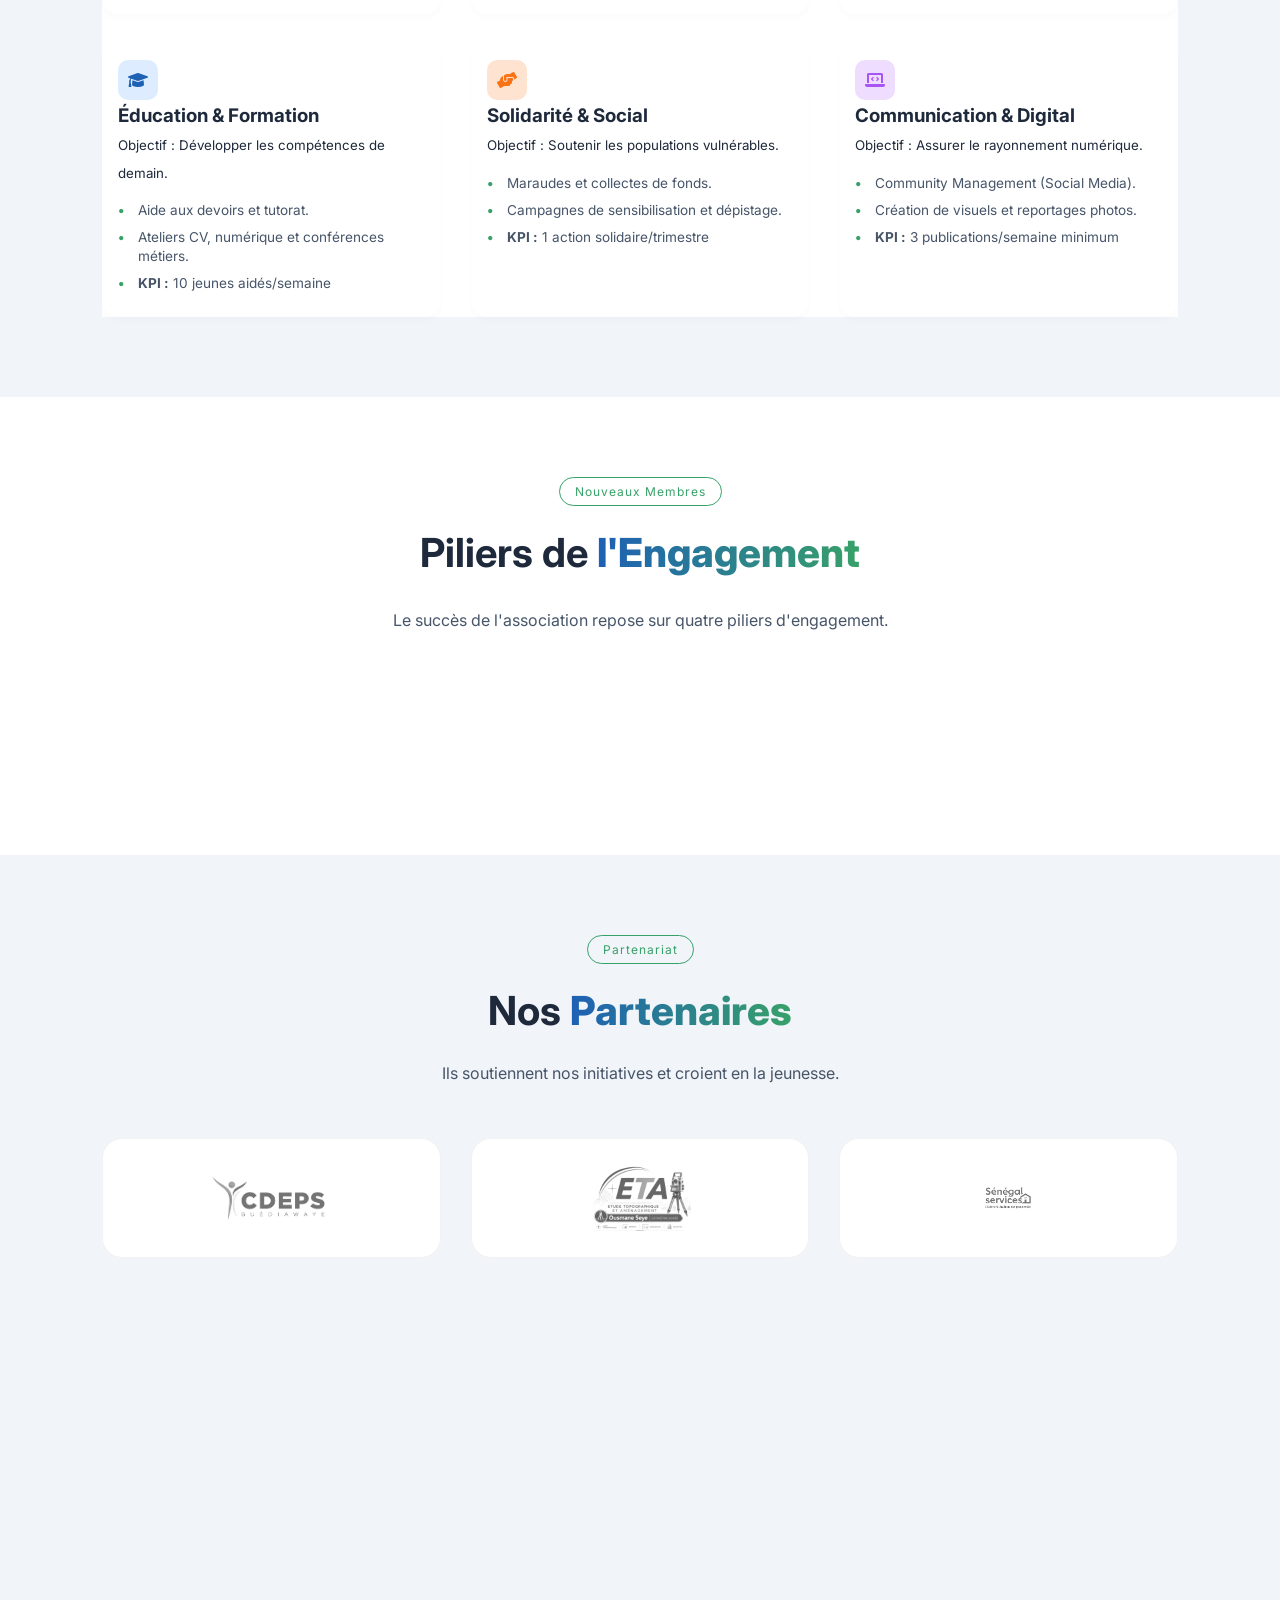
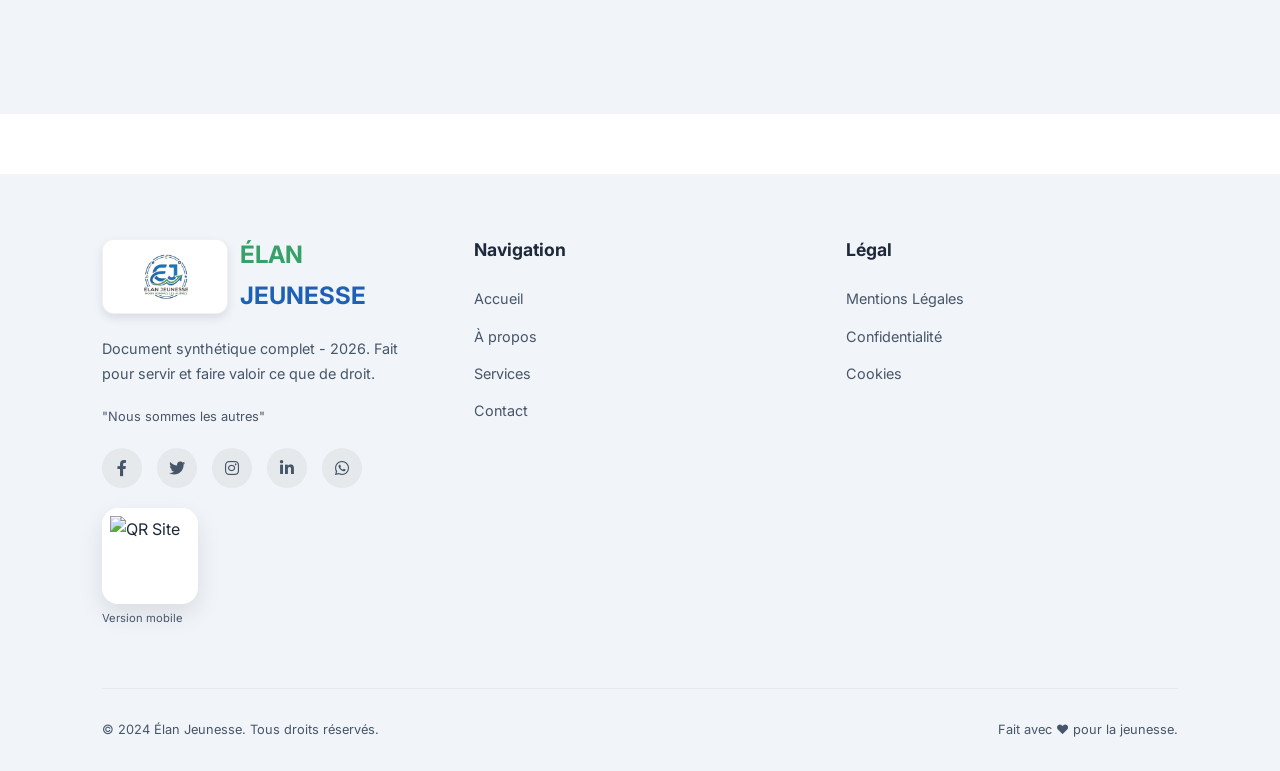
==== commit faec30db: "mise à jour du site" ====
--- a/index.html
+++ b/index.html
@@ -3,9 +3,7 @@
 <head>
     <meta charset="UTF-8">
     <meta name="viewport" content="width=device-width, initial-scale=1.0">
-    <title>Élan Jeunesse - Unis pour un impact durablÉ</title>
-    <link relan Jeunesse - Unis pour un impact durablÉ</title>
-    <link relan Jeunesse - Unis pour un impact durable</title>
+    <title>Élan Jeunesse - Unis pour un impact durable</title>
     <link rel="icon" type="image/png" href="logo.png">
     <link rel="stylesheet" href="style.css">
     <link rel="stylesheet" href="https://cdnjs.cloudflare.com/ajax/libs/font-awesome/6.0.0/css/all.min.css">
@@ -33,7 +31,7 @@
         <div class="auth-buttons">
             <button id="theme-toggle" class="theme-toggle"><i class="fas fa-moon"></i></button>
              <a href="https://chat.whatsapp.com/D0OXb4MVId1GcXRwm4uuvv" target="_blank" class="whatsapp-nav-icon" style="color: var(--primary-green); font-size: 1.5rem; margin-right: 15px;"><i class="fab fa-whatsapp"></i></a>
-            <a href="https://chat.whatsapp.com/D0OXb4MVId1GcXRwm4uuvv" target="_blank" class="btn-signup">Rejoindre le Groupe</a>
+            <a href="https://chat.whatsapp.com/D0OXb4MVId1GcXRwm4uuvv" target="_blank" class="btn-signup">Rejoindre la communauté</a>
         </div>
     </nav>
 
@@ -256,7 +254,7 @@
             <div class="footer-section">
                 <h4>Navigation</h4>
                 <ul class="footer-links">
-                    <li><a href="index.php">Accueil</a></li>
+                    <li><a href="index.html">Accueil</a></li>
                     <li><a href="about.html">À propos</a></li>
                     <li><a href="#">Services</a></li>
                     <li><a href="contact.html">Contact</a></li>
@@ -279,3 +277,7 @@
 
     <a href="https://wa.me/221765076372" class="floating-whatsapp" target="_blank" title="Nous contacter sur WhatsApp"><i class="fab fa-whatsapp"></i></a>
     <a href="tel:+221765076372" class="floating-phone" title="Nous appeler"><i class="fas fa-phone"></i></a>
+
+    <script src="script.js"></script>
+</body>
+</html>
